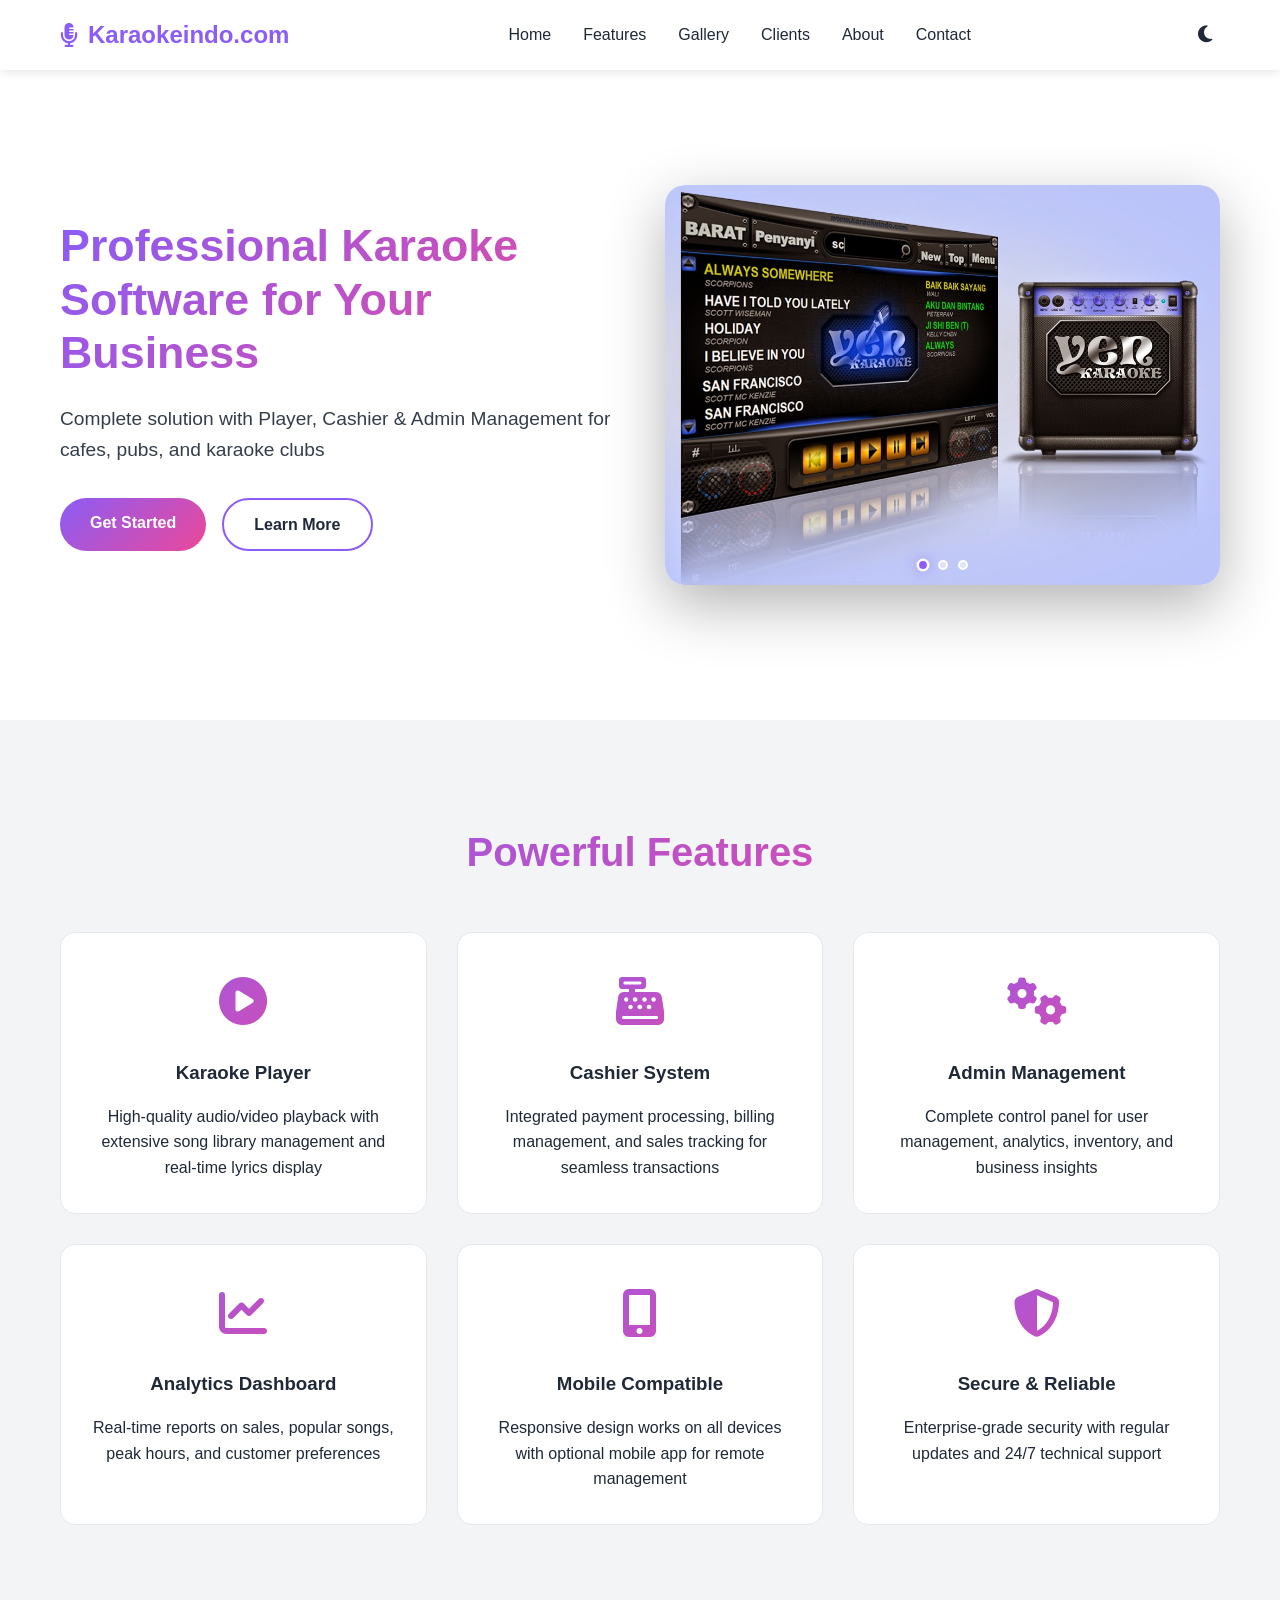
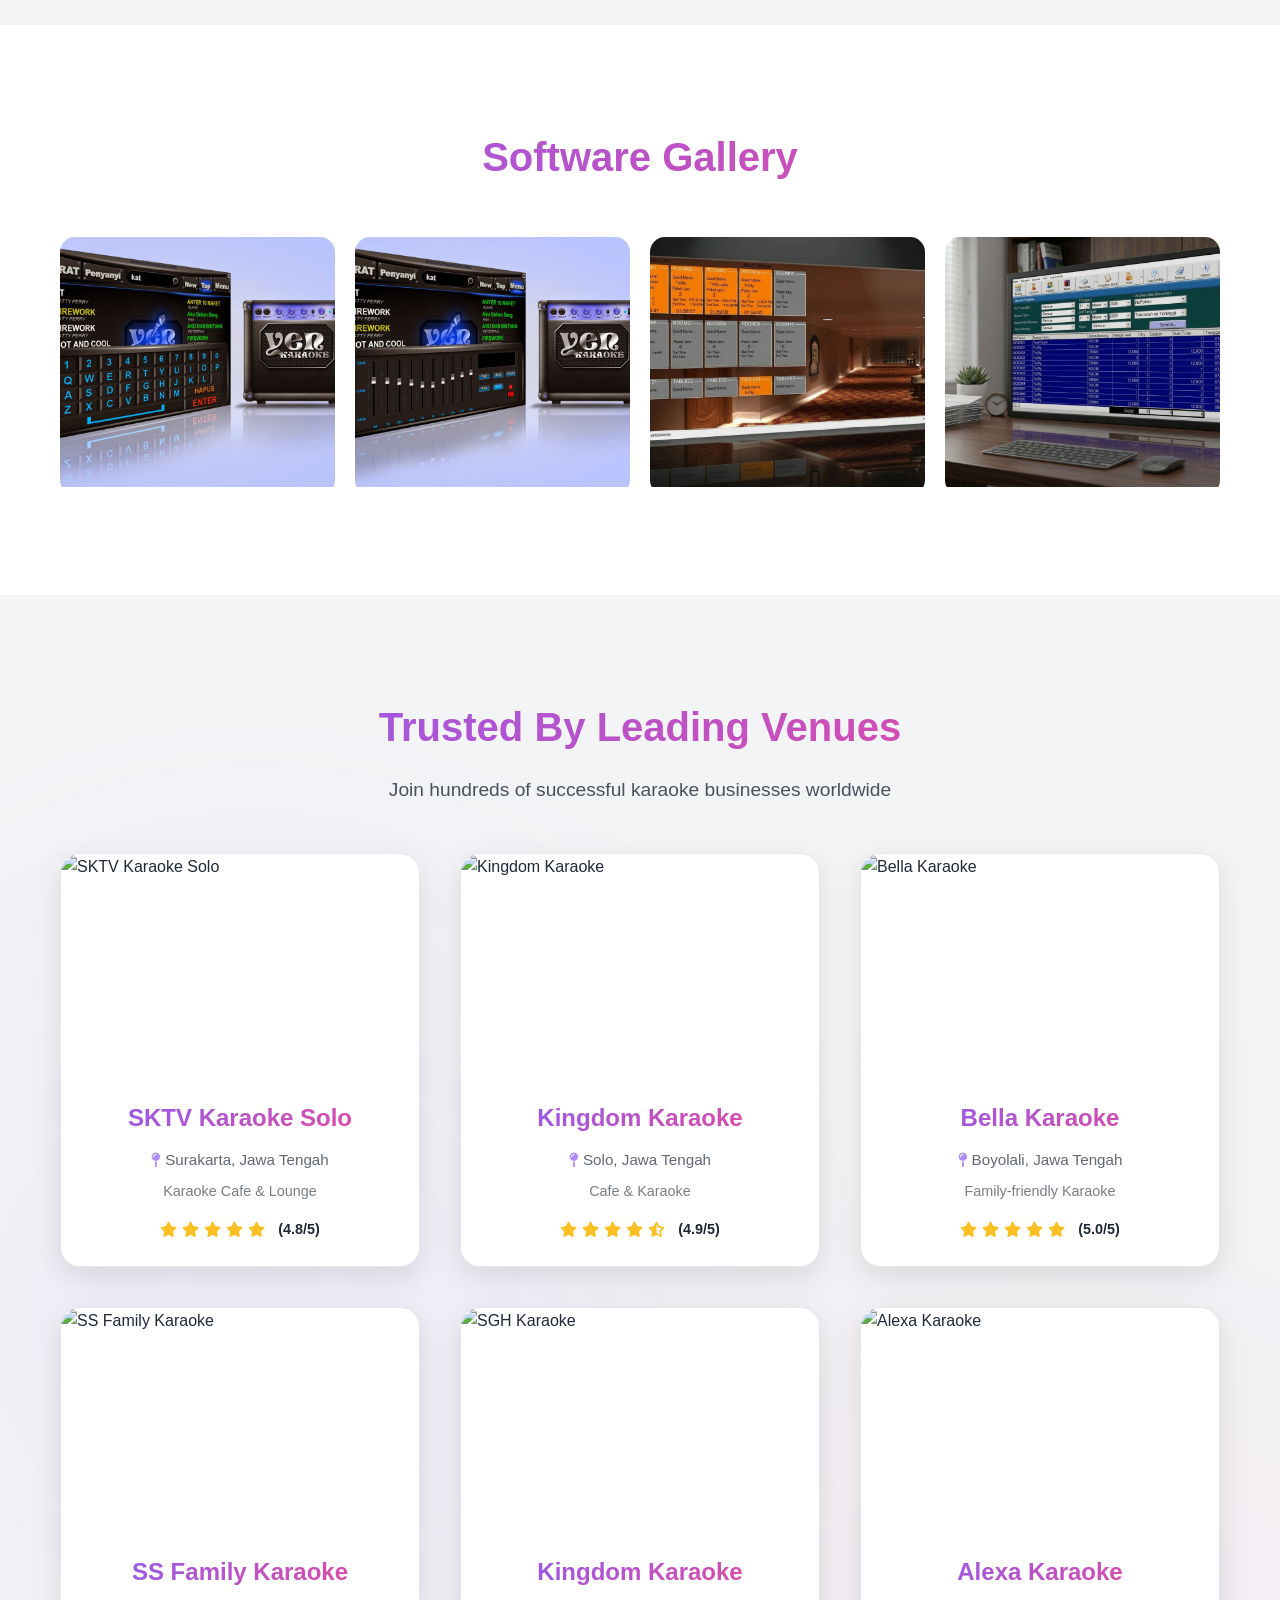
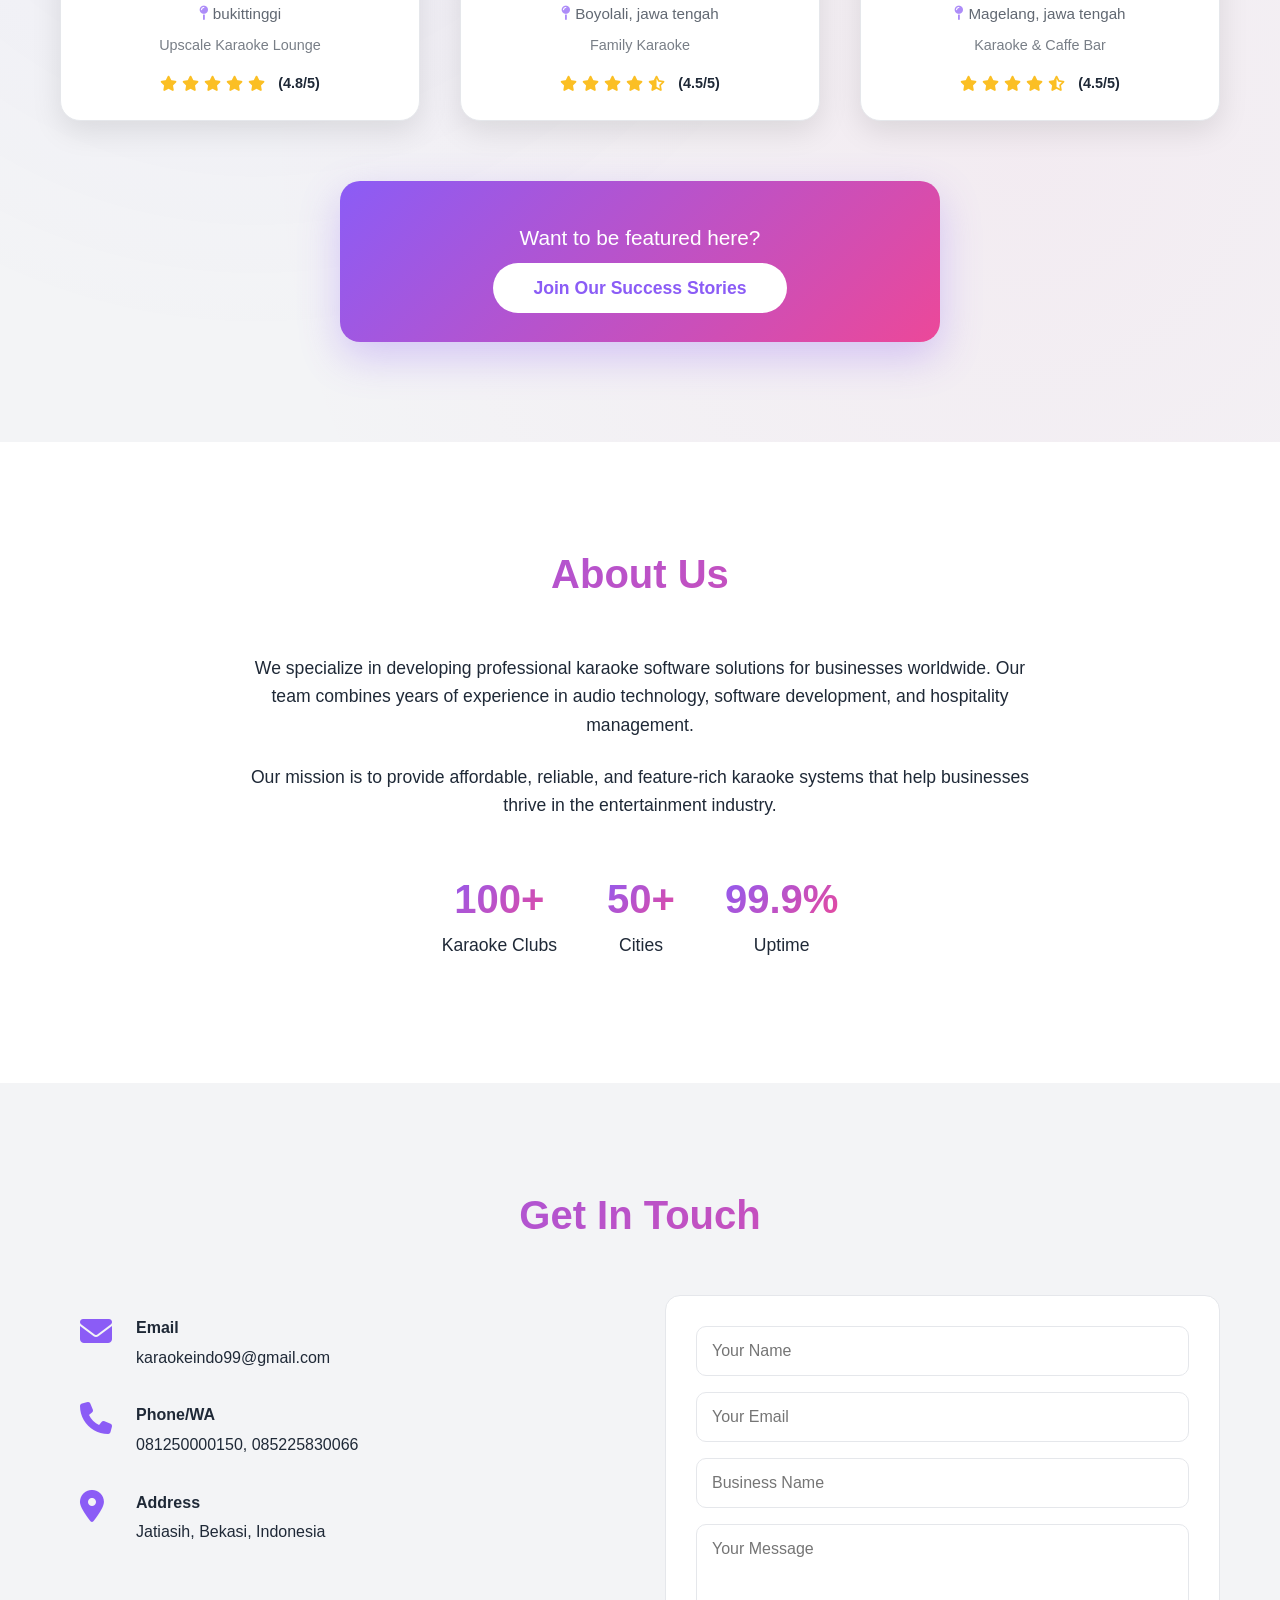
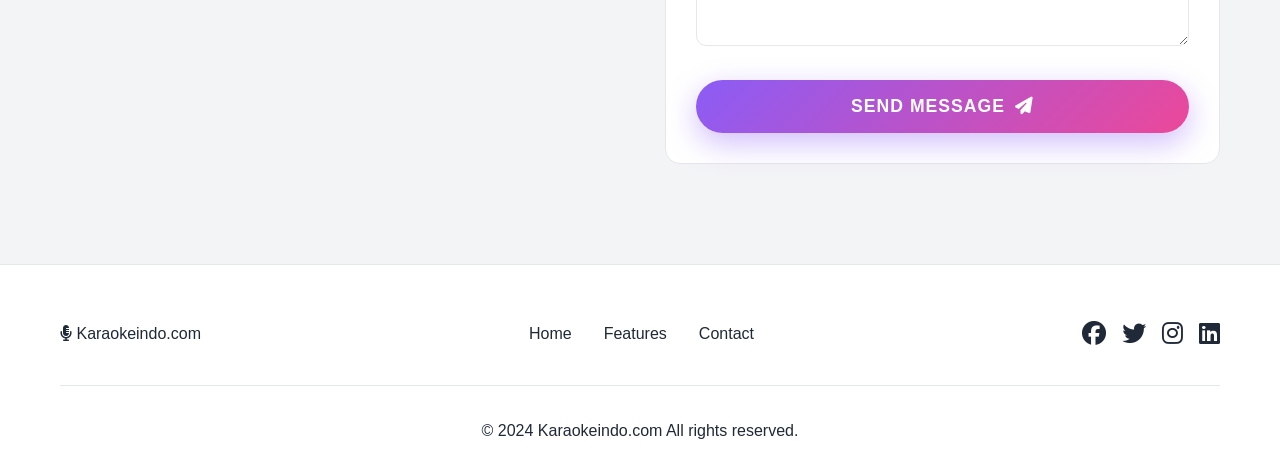
==== Index.html @ 7d5eaf58 "Add files via upload" ====
<!DOCTYPE html>
<html lang="en">
<head>
    <meta charset="UTF-8">
    <meta name="viewport" content="width=device-width, initial-scale=1.0">
    <title>KaraokePro - Professional Karaoke Software Solution</title>
    <link rel="stylesheet" href="style.css">
    <link rel="stylesheet" href="https://cdnjs.cloudflare.com/ajax/libs/font-awesome/6.4.0/css/all.min.css">
</head>
<body>
    <!-- Navigation -->
    <nav class="navbar">
        <div class="nav-container">
            <div class="logo">
                <i class="fas fa-microphone-alt"></i>
                <span>Karaokeindo.com</span>
            </div>
            <ul class="nav-menu">
                <li><a href="#home">Home</a></li>
                <li><a href="#features">Features</a></li>
                <li><a href="#gallery">Gallery</a></li>
                <li><a href="#clients">Clients</a></li>
                <li><a href="#about">About</a></li>
                <li><a href="#contact">Contact</a></li>
            </ul>
            <button class="theme-toggle" id="themeToggle" type="button" aria-label="Toggle theme">
                <i class="fas fa-moon"></i>
            </button>
            <div class="hamburger">
                <span></span>
                <span></span>
                <span></span>
            </div>
        </div>
    </nav>

    <!-- Hero Section -->
    <section id="home" class="hero">
        <div class="hero-content">
            <h1>Professional Karaoke Software for Your Business</h1>
            <p>Complete solution with Player, Cashier & Admin Management for cafes, pubs, and karaoke clubs</p>
            <div class="hero-buttons">
                <a href="#contact" class="btn btn-primary">Get Started</a>
                <a href="#features" class="btn btn-secondary">Learn More</a>
            </div>
        </div>
        
        <!-- Image Slider -->
        <div class="hero-image">
            <div class="image-slider">
                <div class="slider-image active">
                    <img src="images/Software Karaoke.jpg" alt="Karaoke Software">
                </div>
                <div class="slider-image">
                    <img src="images/Software Karaoke1.jpg" alt="Player Interface">
                </div>
                <div class="slider-image">
                    <img src="images/Software Karaoke2.jpg" alt="Cashier Dashboard">
                </div>
            </div>
            
            <!-- Image Slider Dots -->
            <div class="image-slider-dots">
                <span class="dot active" onclick="currentImage(1)"></span>
                <span class="dot" onclick="currentImage(2)"></span>
                <span class="dot" onclick="currentImage(3)"></span>
            </div>
        </div>
    </section>

    <!-- Features Section -->
    <section id="features" class="features">
        <div class="container">
            <h2 class="section-title">Powerful Features</h2>
            <div class="features-grid">
                <div class="feature-card">
                    <div class="feature-icon">
                        <i class="fas fa-play-circle"></i>
                    </div>
                    <h3>Karaoke Player</h3>
                    <p>High-quality audio/video playback with extensive song library management and real-time lyrics display</p>
                </div>
                <div class="feature-card">
                    <div class="feature-icon">
                        <i class="fas fa-cash-register"></i>
                    </div>
                    <h3>Cashier System</h3>
                    <p>Integrated payment processing, billing management, and sales tracking for seamless transactions</p>
                </div>
                <div class="feature-card">
                    <div class="feature-icon">
                        <i class="fas fa-cogs"></i>
                    </div>
                    <h3>Admin Management</h3>
                    <p>Complete control panel for user management, analytics, inventory, and business insights</p>
                </div>
                <div class="feature-card">
                    <div class="feature-icon">
                        <i class="fas fa-chart-line"></i>
                    </div>
                    <h3>Analytics Dashboard</h3>
                    <p>Real-time reports on sales, popular songs, peak hours, and customer preferences</p>
                </div>
                <div class="feature-card">
                    <div class="feature-icon">
                        <i class="fas fa-mobile-alt"></i>
                    </div>
                    <h3>Mobile Compatible</h3>
                    <p>Responsive design works on all devices with optional mobile app for remote management</p>
                </div>
                <div class="feature-card">
                    <div class="feature-icon">
                        <i class="fas fa-shield-alt"></i>
                    </div>
                    <h3>Secure & Reliable</h3>
                    <p>Enterprise-grade security with regular updates and 24/7 technical support</p>
                </div>
            </div>
        </div>
    </section>

    <!-- Gallery Section -->
    <section id="gallery" class="gallery">
        <div class="container">
            <h2 class="section-title">Software Gallery</h2>
            <div class="gallery-grid">
                <div class="gallery-item">
                    <img src="images/Software Karaoke2.jpg" alt="Player Interface">
                    <div class="gallery-overlay">
                        <h4>Player Interface</h4>
                    </div>
                </div>
                <div class="gallery-item">
                    <img src="images/Software Karaoke1.jpg" alt="Player Interface">
                    <div class="gallery-overlay">
                        <h4>Player Interface</h4>
                    </div>
                </div>
                <div class="gallery-item">
                    <img src="images/KasirKaraoke.jpg" alt="Cashier Dashboard">
                    <div class=" gallery-overlay">
                        <h4>Cashier Dashboard</h4>
                    </div>
                </div>
                <div class="gallery-item">
                    <img src="images/AdminKaraoke.jpg" alt="Admin Panel">
                    <div class="gallery-overlay">
                        <h4>Admin Panel</h4>
                    </div>
                </div>
                <!-- <div class="gallery-item">
                    <img src="gallery4.jpg" alt="Analytics">
                    <div class="gallery-overlay">
                        <h4>Analytics</h4>
                    </div> -->
                </div>
            </div>
        </div>
    </section>

    <!-- Clients Section -->
    <section id="clients" class="clients">
        <div class="container">
            <h2 class="section-title">Trusted By Leading Venues</h2>
            <p class="section-subtitle">Join hundreds of successful karaoke businesses worldwide</p>
            
            <div class="clients-grid">
                <!-- Client 1 -->
                <div class="client-card">
                    <div class="client-image">
                        <img src="Clients/SKTV_solo.jpg" alt="SKTV Karaoke Solo">
                        <div class="client-overlay">
                            <div class="client-links">
                                <a href="https://maps.app.goo.gl/Pt4Yz8JXYaVW2ELu6" target="_blank" title="View on Google Maps">
                                    <i class="fas fa-map-marker-alt"></i>
                                </a>
                                <a href="https://www.instagram.com/sktv.karaoke/" target="_blank" title="Instagram">
                                    <i class="fab fa-instagram"></i>
                                </a>
                                <a href="https://www.facebook.com/sktv.purwosari.solo" target="_blank" title="Facebook">
                                    <i class="fab fa-facebook"></i>
                                </a>
                                <a href="https://share.google/3PrW9IiRfuXzG1pFW" target="_blank" title="Website">
                                    <i class="fas fa-globe"></i>
                                </a>
                            </div>
                        </div>
                    </div>
                    <div class="client-info">
                        <h3>SKTV Karaoke Solo</h3>
                        <p class="client-location"><i class="fas fa-map-pin"></i> Surakarta, Jawa Tengah</p>
                        <p class="client-type">Karaoke Cafe & Lounge</p>
                        <div class="client-rating">
                            <i class="fas fa-star"></i>
                            <i class="fas fa-star"></i>
                            <i class="fas fa-star"></i>
                            <i class="fas fa-star"></i>
                            <i class="fas fa-star"></i>
                            <span>(4.8/5)</span>
                        </div>
                    </div>
                </div>
    
                <!-- Client 2 -->
                <div class="client-card">
                    <div class="client-image">
                        <img src="Clients/Kingdom.jpg" alt="Kingdom Karaoke">
                        <div class="client-overlay">
                            <div class="client-links">
                                <a href="https://maps.app.goo.gl/JB4St58hhqmfkTh68" target="_blank" title="View on Google Maps">
                                    <i class="fas fa-map-marker-alt"></i>
                                </a>
                                <a href="https://www.instagram.com/kingdomkaraoke/" target="_blank" title="Instagram">
                                    <i class="fab fa-instagram"></i>
                                </a>
                                <a href="https://share.google/ZJ3UefNq8ngmqKGeq" target="_blank" title="Facebook">
                                    <i class="fab fa-facebook"></i>
                                </a>
                                <a href="https://share.google/ZJ3UefNq8ngmqKGeq" target="_blank" title="Website">
                                    <i class="fas fa-globe"></i>
                                </a>
                            </div>
                        </div>
                    </div>
                    <div class="client-info">
                        <h3>Kingdom Karaoke</h3>
                        <p class="client-location"><i class="fas fa-map-pin"></i> Solo, Jawa Tengah</p>
                        <p class="client-type">Cafe & Karaoke</p>
                        <div class="client-rating">
                            <i class="fas fa-star"></i>
                            <i class="fas fa-star"></i>
                            <i class="fas fa-star"></i>
                            <i class="fas fa-star"></i>
                            <i class="fas fa-star-half-alt"></i>
                            <span>(4.9/5)</span>
                        </div>
                    </div>
                </div>
    
                <!-- Client 3 -->
                <div class="client-card">
                    <div class="client-image">
                        <img src="Clients/bella.jpg" alt="Bella Karaoke">
                        <div class="client-overlay">
                            <div class="client-links">
                                <a href="https://maps.google.com/?q=VoiceBox+Club+Tokyo" target="_blank" title="View on Google Maps">
                                    <i class="fas fa-map-marker-alt"></i>
                                </a>
                                <a href="https://www.instagram.com/bellafamilykaraoke/" target="_blank" title="Instagram">
                                    <i class="fab fa-instagram"></i>
                                </a>
                                <a href="https://share.google/d4yid9RmnCde6lwqP" target="_blank" title="Facebook">
                                    <i class="fab fa-facebook"></i>
                                </a>
                                <a href="https://share.google/d4yid9RmnCde6lwqP" target="_blank" title="Website">
                                    <i class="fas fa-globe"></i>
                                </a>
                            </div>
                        </div>
                    </div>
                    <div class="client-info">
                        <h3>Bella Karaoke</h3>
                        <p class="client-location"><i class="fas fa-map-pin"></i> Boyolali, Jawa Tengah</p>
                        <p class="client-type">Family-friendly Karaoke</p>
                        <div class="client-rating">
                            <i class="fas fa-star"></i>
                            <i class="fas fa-star"></i>
                            <i class="fas fa-star"></i>
                            <i class="fas fa-star"></i>
                            <i class="fas fa-star"></i>
                            <span>(5.0/5)</span>
                        </div>
                    </div>
                </div>
    
                <!-- Client 4 -->
                <div class="client-card">
                    <div class="client-image">
                        <img src="Clients/SS.jpg" alt="SS Family Karaoke">
                        <div class="client-overlay">
                            <div class="client-links">
                                <a href="https://maps.app.goo.gl/U84m5ZDRnQJ9tamm8" target="_blank" title="View on Google Maps">
                                    <i class="fas fa-map-marker-alt"></i>
                                </a>
                                <a href="https://www.instagram.com/explore/locations/2045974435620761/ss-family-karaoke-bukittinggi/" target="_blank" title="Instagram">
                                    <i class="fab fa-instagram"></i>
                                </a>
                                <a href="https://www.tiktok.com/discover/ss-family-karaoke-bukittinggi" target="_blank" title="tiktok">
                                    <i class="fab fa-tiktok"></i>
                                </a>
                                <a href="https://share.google/7pJGUZ0QpkW3JXHjw" target="_blank" title="Website">
                                    <i class="fas fa-globe"></i>
                                </a>
                            </div>
                        </div>
                    </div>
                    <div class="client-info">
                        <h3>SS Family Karaoke</h3>
                        <p class="client-location"><i class="fas fa-map-pin"></i> bukittinggi</p>
                        <p class="client-type">Upscale Karaoke Lounge</p>
                        <div class="client-rating">
                            <i class="fas fa-star"></i>
                            <i class="fas fa-star"></i>
                            <i class="fas fa-star"></i>
                            <i class="fas fa-star"></i>
                            <i class="fas fa-star"></i>
                            <span>(4.8/5)</span>
                        </div>
                    </div>
                </div>

                <!-- Client 5 -->
                <div class="client-card">
                    <div class="client-image">
                        <img src="Clients/sgh.jpg" alt="SGH Karaoke">
                        <div class="client-overlay">
                            <div class="client-links">
                                <a href="https://maps.app.goo.gl/JB4St58hhqmfkTh68" target="_blank" title="View on Google Maps">
                                    <i class="fas fa-map-marker-alt"></i>
                                </a>
                                <a href="https://www.instagram.com/sgh.karaoke_/" target="_blank" title="Instagram">
                                    <i class="fab fa-instagram"></i>
                                </a>
                                <a href="https://www.facebook.com/sgh.familykaraoke/" target="_blank" title="Facebook">
                                    <i class="fab fa-facebook"></i>
                                </a>
                                <a href="https://share.google/f9ieELpG9HrLdpiuo" target="_blank" title="Website">
                                    <i class="fas fa-globe"></i>
                                </a>
                            </div>
                        </div>
                    </div>
                    <div class="client-info">
                        <h3>Kingdom Karaoke</h3>
                        <p class="client-location"><i class="fas fa-map-pin"></i> Boyolali, jawa tengah</p>
                        <p class="client-type">Family Karaoke</p>
                        <div class="client-rating">
                            <i class="fas fa-star"></i>
                            <i class="fas fa-star"></i>
                            <i class="fas fa-star"></i>
                            <i class="fas fa-star"></i>
                            <i class="fas fa-star-half-alt"></i>
                            <span>(4.5/5)</span>
                        </div>
                    </div>
                </div>

                <!-- Client 6 -->
                <div class="client-card">
                    <div class="client-image">
                        <img src="Clients/Alexa.jpg" alt="Alexa Karaoke">
                        <div class="client-overlay">
                            <div class="client-links">
                                <a href="https://maps.app.goo.gl/JB4St58hhqmfkTh68" target="_blank" title="View on Google Maps">
                                    <i class="fas fa-map-marker-alt"></i>
                                </a>
                                <a href="https://www.instagram.com/alexa_magelang/" target="_blank" title="Instagram">
                                    <i class="fab fa-instagram"></i>
                                </a>
                                <a href="https://www.tiktok.com/@alexakarokemagelang" target="_blank" title="TikTok">
                                    <i class="fab fa-tiktok"></i>
                                </a>
                                <a href="https://www.facebook.com/Alexakaraoke.org" target="_blank" title="Facebook">
                                    <i class="fab fa-facebook"></i>
                                </a>
                            </div>
                        </div>
                    </div>
                    <div class="client-info">
                        <h3>Alexa Karaoke</h3>
                        <p class="client-location"><i class="fas fa-map-pin"></i> Magelang, jawa tengah</p>
                        <p class="client-type">Karaoke & Caffe Bar</p>
                        <div class="client-rating">
                            <i class="fas fa-star"></i>
                            <i class="fas fa-star"></i>
                            <i class="fas fa-star"></i>
                            <i class="fas fa-star"></i>
                            <i class="fas fa-star-half-alt"></i>
                            <span>(4.5/5)</span>
                        </div>
                    </div>
                </div>
            </div>
    
            <!-- CTA Button -->
            <div class="clients-cta">
                <p>Want to be featured here?</p>
                <a href="#contact" class="btn btn-primary">Join Our Success Stories</a>
            </div>
        </div>
    </section>

    <!-- About Section -->
    <section id="about" class="about">
        <div class="container">
            <h2 class="section-title">About Us</h2>
            <div class="about-content">
                <div class="about-text">
                    <p>We specialize in developing professional karaoke software solutions for businesses worldwide. Our team combines years of experience in audio technology, software development, and hospitality management.</p>
                    <p>Our mission is to provide affordable, reliable, and feature-rich karaoke systems that help businesses thrive in the entertainment industry.</p>
                    <div class="stats">
                        <div class="stat-item">
                            <h3>100+</h3>
                            <p>Karaoke Clubs</p>
                        </div>
                        <div class="stat-item">
                            <h3>50+</h3>
                            <p>Cities</p>
                        </div>
                        <div class="stat-item">
                            <h3>99.9%</h3>
                            <p>Uptime</p>
                        </div>
                    </div>
                </div>
            </div>
        </div>
    </section>
    
    <!-- Contact Section -->
    <section id="contact" class="contact">
        <div class="container">
            <h2 class="section-title">Get In Touch</h2>
            <div class="contact-wrapper">
                <div class="contact-info">
                    <div class="contact-item">
                        <i class="fas fa-envelope"></i>
                        <div>
                            <h4>Email</h4>
                            <p>karaokeindo99@gmail.com</p>
                        </div>
                    </div>
                    <div class="contact-item">
                        <i class="fas fa-phone"></i>
                        <div>
                            <h4>Phone/WA</h4>
                            <p>081250000150, 085225830066</p>
                        </div>
                    </div>
                    <div class="contact-item">
                        <i class="fas fa-map-marker-alt"></i>
                        <div>
                            <h4>Address</h4>
                            <p>Jatiasih, Bekasi, Indonesia</p>
                        </div>
                    </div>
                </div>
                <form class="contact-form" id="contactForm" name="contact" method="POST" action="https://formspree.io/f/xeergzgd">
                    <div class="form-group">
                        <input type="text" name="user_name" placeholder="Your Name" required>
                    </div>
                    <div class="form-group">
                        <input type="email" name="user_email" placeholder="Your Email" required>
                    </div>
                    <div class="form-group">
                        <input type="text" name="business_name" placeholder="Business Name">
                    </div>
                    <div class="form-group">
                        <textarea name="message" placeholder="Your Message" rows="5" required></textarea>
                    </div>
                    <button type="submit" class="btn btn-primary submit-btn">
                        <span>Send Message</span>
                        <i class="fas fa-paper-plane"></i>
                    </button>
                </form>
            </div>
        </div>
    </section>

    <!-- Footer -->
    <footer class="footer">
        <div class="container">
            <div class="footer-content">
                <div class="footer-logo">
                    <i class="fas fa-microphone-alt"></i>
                    <span>Karaokeindo.com</span>
                </div>
                <div class="footer-links">
                    <a href="#home">Home</a>
                    <a href="#features">Features</a>
                    <a href="#contact">Contact</a>
                </div>
                <div class="footer-social">
                    <a href="#"><i class="fab fa-facebook"></i></a>
                    <a href="#"><i class="fab fa-twitter"></i></a>
                    <a href="#"><i class="fab fa-instagram"></i></a>
                    <a href="#"><i class="fab fa-linkedin"></i></a>
                </div>
            </div>
            <div class="footer-bottom">
                <p>&copy; 2024 Karaokeindo.com All rights reserved.</p>
            </div>
        </div>
    </footer>

    <script src="script.js"></script>
</body>
</html>
---- style.css ----
/* CSS Variables for Theme */
:root {
    --primary-color: #8b5cf6;
    --secondary-color: #ec4899;
    --accent-color: #06b6d4;
    --bg-color: #ffffff;
    --text-color: #1f2937;
    --card-bg: #f3f4f6;
    --nav-bg: rgba(255, 255, 255, 0.95);
    --border-color: #e5e7eb;
}

[data-theme="dark"] {
    --bg-color: #0f172a;
    --text-color: #f1f5f9;
    --card-bg: #1e293b;
    --nav-bg: rgba(15, 23, 42, 0.95);
    --border-color: #334155;
}

* {
    margin: 0;
    padding: 0;
    box-sizing: border-box;
}

body {
    font-family: 'Segoe UI', Tahoma, Geneva, Verdana, sans-serif;
    background-color: var(--bg-color);
    color: var(--text-color);
    transition: all 0.3s ease;
    line-height: 1.6;
}

.container {
    max-width: 1200px;
    margin: 0 auto;
    padding: 0 20px;
}

/* Navigation */
.navbar {
    position: fixed;
    top: 0;
    width: 100%;
    background: var(--nav-bg);
    backdrop-filter: blur(10px);
    z-index: 1000;
    padding: 1rem 0;
    box-shadow: 0 2px 10px rgba(0,0,0,0.1);
}

.nav-container {
    max-width: 1200px;
    margin: 0 auto;
    padding: 0 20px;
    display: flex;
    justify-content: space-between;
    align-items: center;
}

.logo {
    display: flex;
    align-items: center;
    gap: 10px;
    font-size: 1.5rem;
    font-weight: bold;
    color: var(--primary-color);
}

.nav-menu {
    display: flex;
    list-style: none;
    gap: 2rem;
}

.nav-menu a {
    text-decoration: none;
    color: var(--text-color);
    font-weight: 500;
    transition: color 0.3s;
}

.nav-menu a:hover {
    color: var(--primary-color);
}

.theme-toggle {
    background: none;
    border: none;
    cursor: pointer;
    font-size: 1.2rem;
    color: var(--text-color);
    padding: 0.5rem;
    border-radius: 50%;
    transition: all 0.3s;
}

.theme-toggle:hover {
    background: var(--card-bg);
}

.hamburger {
    display: none;
    flex-direction: column;
    gap: 5px;
    cursor: pointer;
}

.hamburger span {
    width: 25px;
    height: 3px;
    background: var(--text-color);
    border-radius: 2px;
}

/* ========== HERO SECTION ========== */
.hero {
    padding: 150px 20px 100px;
    display: grid;
    grid-template-columns: 1fr 1fr; /* Equal space for text and image */
    gap: 50px;
    align-items: center;
    max-width: 1200px;
    margin: 0 auto;
    min-height: 80vh; /* Ensures both sides are visible */
}

/* Hero Content (Left Side) */
.hero-content {
    display: flex;
    flex-direction: column;
    justify-content: center;
    z-index: 2;
}

.hero-content h1 {
    font-size: 2.8rem;
    margin-bottom: 1.5rem;
    background: linear-gradient(135deg, var(--primary-color), var(--secondary-color));
    -webkit-background-clip: text;
    -webkit-text-fill-color: transparent;
    background-clip: text;
    line-height: 1.2;
}

.hero-content p {
    font-size: 1.2rem;
    margin-bottom: 2rem;
    opacity: 0.9;
    line-height: 1.6;
    color: var(--text-color);
}

.hero-buttons {
    display: flex;
    gap: 1rem;
    flex-wrap: wrap;
}

.btn {
    padding: 12px 30px;
    border-radius: 50px;
    text-decoration: none;
    font-weight: 600;
    transition: all 0.3s;
    border: none;
    cursor: pointer;
}

.btn-primary {
    background: linear-gradient(135deg, var(--primary-color), var(--secondary-color));
    color: white;
}

.btn-primary:hover {
    transform: translateY(-2px);
    box-shadow: 0 10px 20px rgba(139, 92, 246, 0.3);
}

.btn-secondary {
    background: transparent;
    color: var(--text-color);
    border: 2px solid var(--primary-color);
}

.btn-secondary:hover {
    background: var(--primary-color);
    color: white;
}
/* Hero Image Slider (Right Side) */
.hero-image {
    position: relative;
    width: 100%;
    max-width: 600px; /* Prevents image from getting too large */
    margin: 0 auto;
}

.image-slider {
    position: relative;
    width: 100%;
    height: 400px; /* Fixed height for consistency */
    border-radius: 20px;
    overflow: hidden;
    box-shadow: 0 20px 60px rgba(0, 0, 0, 0.3);
    background: var(--card-bg);
}

.slider-image {
    position: absolute;
    top: 0;
    left: 0;
    width: 100%;
    height: 100%;
    opacity: 0;
    visibility: hidden;
    transition: opacity 0.8s ease-in-out, visibility 0.8s;
}

.slider-image.active {
    opacity: 1;
    visibility: visible;
    z-index: 1;
}

.slider-image img {
    width: 100%;
    height: 100%;
    object-fit: cover; /* Ensures image fills without distortion */
    border-radius: 20px;
}

/* Image Slider Dots */
.image-slider-dots {
    position: absolute;
    bottom: 15px;
    left: 50%;
    transform: translateX(-50%);
    display: flex;
    gap: 10px;
    z-index: 10;
}

.image-slider-dots .dot {
    width: 10px;
    height: 10px;
    border-radius: 50%;
    background: rgba(255, 255, 255, 0.5);
    cursor: pointer;
    transition: all 0.3s ease;
    border: 2px solid white;
}

.image-slider-dots .dot:hover {
    background: rgba(255, 255, 255, 0.8);
    transform: scale(1.2);
}

.image-slider-dots .dot.active {
    background: var(--primary-color);
    transform: scale(1.3);
    box-shadow: 0 0 10px rgba(139, 92, 246, 0.5);
}

/* Responsive - Mobile */
@media (max-width: 768px) {
    .hero {
        grid-template-columns: 1fr; /* Stack on mobile */
        text-align: center;
        padding-top: 100px;
        gap: 40px;
        min-height: auto;
    }
    
    .hero-content {
        align-items: center;
    }
    
    .hero-content h1 {
        font-size: 2rem;
    }
    
    .hero-content p {
        font-size: 1rem;
    }
    
    .hero-buttons {
        justify-content: center;
    }
    
    .hero-image {
        max-width: 100%;
    }
    
    .image-slider {
        height: 280px;
    }
}

/* Dark Mode Adjustments */
[data-theme="dark"] .image-slider-dots .dot {
    background: rgba(0, 0, 0, 0.5);
    border-color: rgba(255, 255, 255, 0.3);
}

[data-theme="dark"] .image-slider-dots .dot.active {
    background: var(--primary-color);
    border-color: white;
} 

/* Dark mode adjustments */
[data-theme="dark"] .dot {
    background: rgba(0, 0, 0, 0.5);
}

[data-theme="dark"] .dot.active {
    background: var(--primary-color);
}

/* Features Section */
.features {
    padding: 100px 20px;
    background: var(--card-bg);
}

.section-title {
    text-align: center;
    font-size: 2.5rem;
    margin-bottom: 3rem;
    background: linear-gradient(135deg, var(--primary-color), var(--secondary-color));
    -webkit-background-clip: text;
    -webkit-text-fill-color: transparent;
    background-clip: text;
}

.features-grid {
    display: grid;
    grid-template-columns: repeat(auto-fit, minmax(300px, 1fr));
    gap: 30px;
    max-width: 1200px;
    margin: 0 auto;
}

.feature-card {
    background: var(--bg-color);
    padding: 2rem;
    border-radius: 15px;
    text-align: center;
    transition: all 0.3s;
    border: 1px solid var(--border-color);
}

.feature-card:hover {
    transform: translateY(-10px);
    box-shadow: 0 20px 40px rgba(0,0,0,0.1);
}

.feature-icon {
    font-size: 3rem;
    margin-bottom: 1rem;
    background: linear-gradient(135deg, var(--primary-color), var(--secondary-color));
    -webkit-background-clip: text;
    -webkit-text-fill-color: transparent;
    background-clip: text;
}

.feature-card h3 {
    margin-bottom: 1rem;
}

/* Gallery Section */
.gallery {
    padding: 100px 20px;
}

.gallery-grid {
    display: grid;
    grid-template-columns: repeat(auto-fit, minmax(250px, 1fr));
    gap: 20px;
    max-width: 1200px;
    margin: 0 auto;
}

.gallery-item {
    position: relative;
    border-radius: 15px;
    overflow: hidden;
    cursor: pointer;
}

.gallery-item img {
    width: 100%;
    height: 250px;
    object-fit: cover;
    transition: transform 0.3s;
}

.gallery-item:hover img {
    transform: scale(1.1);
}

.gallery-overlay {
    position: absolute;
    bottom: 0;
    left: 0;
    right: 0;
    background: linear-gradient(transparent, rgba(0,0,0,0.8));
    padding: 20px;
    color: white;
    transform: translateY(100%);
    transition: transform 0.3s;
}

.gallery-item:hover .gallery-overlay {
    transform: translateY(0);
}

/* Clients Section */
.clients {
    padding: 100px 20px;
    background: var(--card-bg);
    position: relative;
    overflow: hidden;
}

/* Add subtle background pattern */
.clients::before {
    content: '';
    position: absolute;
    top: 0;
    left: 0;
    right: 0;
    bottom: 0;
    background: 
        radial-gradient(circle at 20% 50%, rgba(139, 92, 246, 0.05) 0%, transparent 50%),
        radial-gradient(circle at 80% 80%, rgba(236, 72, 153, 0.05) 0%, transparent 50%);
    pointer-events: none;
}

.clients .container {
    position: relative;
    z-index: 1;
}

.section-subtitle {
    text-align: center;
    font-size: 1.2rem;
    color: var(--text-color);
    opacity: 0.8;
    margin-top: -2rem;
    margin-bottom: 3rem;
}

.clients-grid {
    display: grid;
    grid-template-columns: repeat(auto-fit, minmax(280px, 1fr));
    gap: 40px;
    max-width: 1200px;
    margin: 0 auto 60px;
}

.client-card {
    background: var(--bg-color);
    border-radius: 20px;
    overflow: hidden;
    box-shadow: 0 10px 30px rgba(0, 0, 0, 0.1);
    transition: all 0.4s cubic-bezier(0.175, 0.885, 0.32, 1.275);
    border: 1px solid var(--border-color);
}

.client-card:hover {
    transform: translateY(-15px) scale(1.02);
    box-shadow: 0 20px 50px rgba(139, 92, 246, 0.2);
}

.client-image {
    position: relative;
    height: 220px;
    overflow: hidden;
}

.client-image img {
    width: 100%;
    height: 100%;
    object-fit: cover;
    transition: transform 0.5s ease;
}

.client-card:hover .client-image img {
    transform: scale(1.15);
}

.client-overlay {
    position: absolute;
    top: 0;
    left: 0;
    right: 0;
    bottom: 0;
    background: linear-gradient(
        to bottom,
        rgba(139, 92, 246, 0.8),
        rgba(236, 72, 153, 0.8)
    );
    display: flex;
    align-items: center;
    justify-content: center;
    opacity: 0;
    transition: opacity 0.3s ease;
}

.client-card:hover .client-overlay {
    opacity: 1;
}

.client-links {
    display: flex;
    gap: 15px;
    transform: translateY(20px);
    transition: transform 0.3s ease;
}

.client-card:hover .client-links {
    transform: translateY(0);
}

.client-links a {
    width: 50px;
    height: 50px;
    background: white;
    border-radius: 50%;
    display: flex;
    align-items: center;
    justify-content: center;
    color: var(--primary-color);
    font-size: 1.3rem;
    transition: all 0.3s ease;
    box-shadow: 0 5px 15px rgba(0, 0, 0, 0.2);
}

.client-links a:hover {
    background: var(--bg-color);
    color: var(--secondary-color);
    transform: translateY(-5px) rotate(360deg);
}

.client-links a:nth-child(2):hover {
    color: #E4405F; /* Instagram color */
}

.client-links a:nth-child(3):hover {
    color: #1877F2; /* Facebook color */
}

.client-links a:nth-child(4):hover {
    color: #1DA1F2; /* Twitter color */
}

.client-info {
    padding: 25px;
    text-align: center;
}

.client-info h3 {
    font-size: 1.5rem;
    margin-bottom: 10px;
    color: var(--text-color);
    background: linear-gradient(135deg, var(--primary-color), var(--secondary-color));
    -webkit-background-clip: text;
    -webkit-text-fill-color: transparent;
    background-clip: text;
}

.client-location {
    color: var(--text-color);
    opacity: 0.7;
    font-size: 0.95rem;
    margin-bottom: 8px;
    display: flex;
    align-items: center;
    justify-content: center;
    gap: 5px;
}

.client-location i {
    font-size: 0.9rem;
    color: var(--primary-color);
}

.client-type {
    color: var(--text-color);
    opacity: 0.6;
    font-size: 0.9rem;
    margin-bottom: 15px;
}

.client-rating {
    display: flex;
    align-items: center;
    justify-content: center;
    gap: 5px;
    color: #FBBF24; /* Gold color */
    font-size: 0.9rem;
}

.client-rating i {
    font-size: 0.95rem;
}

.client-rating span {
    color: var(--text-color);
    margin-left: 8px;
    font-weight: 600;
}

/* CTA Section */
.clients-cta {
    text-align: center;
    padding: 40px;
    background: linear-gradient(135deg, var(--primary-color), var(--secondary-color));
    border-radius: 20px;
    color: white;
    max-width: 600px;
    margin: 0 auto;
    box-shadow: 0 15px 40px rgba(139, 92, 246, 0.3);
}

.clients-cta p {
    font-size: 1.3rem;
    margin-bottom: 20px;
    font-weight: 500;
}

.clients-cta .btn {
    background: white;
    color: var(--primary-color);
    font-weight: 700;
    padding: 15px 40px;
    font-size: 1.1rem;
}

.clients-cta .btn:hover {
    background: var(--bg-color);
    transform: translateY(-3px);
    box-shadow: 0 10px 25px rgba(0, 0, 0, 0.2);
}

/* Responsive */
@media (max-width: 768px) {
    .clients-grid {
        grid-template-columns: 1fr;
        gap: 30px;
    }
    
    .section-subtitle {
        margin-top: -1.5rem;
    }
    
    .client-links a {
        width: 45px;
        height: 45px;
        font-size: 1.1rem;
    }
    
    .clients-cta {
        padding: 30px 20px;
    }
    
    .clients-cta p {
        font-size: 1.1rem;
    }
}

/* Animation */
@keyframes fadeInUp {
    from {
        opacity: 0;
        transform: translateY(30px);
    }
    to {
        opacity: 1;
        transform: translateY(0);
    }
}

.client-card {
    animation: fadeInUp 0.6s ease forwards;
}

.client-card:nth-child(1) { animation-delay: 0.1s; }
.client-card:nth-child(2) { animation-delay: 0.2s; }
.client-card:nth-child(3) { animation-delay: 0.3s; }
.client-card:nth-child(4) { animation-delay: 0.4s; }

/* About Section */
.about {
    padding: 100px 20px;
}

.about-content {
    max-width: 800px;
    margin: 0 auto;
    text-align: center;
}

.about-text p {
    margin-bottom: 1.5rem;
    font-size: 1.1rem;
}

.stats {
    display: flex;
    justify-content: center;
    gap: 50px;
    margin-top: 3rem;
}

.stat-item h3 {
    font-size: 2.5rem;
    background: linear-gradient(135deg, var(--primary-color), var(--secondary-color));
    -webkit-background-clip: text;
    -webkit-text-fill-color: transparent;
    background-clip: text;
}

/* Contact Section */
.contact {
    padding: 100px 20px;
    background: var(--card-bg);
}

.contact-wrapper {
    display: grid;
    grid-template-columns: 1fr 1fr;
    gap: 50px;
    max-width: 1200px;
    margin: 0 auto;
    align-items: start; /* Important: prevents stretching */
}

.contact-info {
    display: flex;
    flex-direction: column;
    gap: 2rem;
    padding: 20px;
}

.contact-item {
    display: flex;
    align-items: flex-start;
    gap: 1rem;
}

.contact-item i {
    font-size: 2rem;
    color: var(--primary-color);
    min-width: 40px;
}

.contact-item h4 {
    margin-bottom: 0.25rem;
}

.contact-form {
    display: flex;
    flex-direction: column;
    gap: 1rem;
    background: var(--bg-color);
    padding: 30px;
    border-radius: 15px;
    border: 1px solid var(--border-color);
}

.form-group input,
.form-group textarea {
    width: 100%;
    padding: 15px;
    border: 1px solid var(--border-color);
    border-radius: 10px;
    background: var(--bg-color);
    color: var(--text-color);
    font-size: 1rem;
    font-family: inherit;
}

.form-group input:focus,
.form-group textarea:focus {
    outline: none;
    border-color: var(--primary-color);
    box-shadow: 0 0 0 3px rgba(139, 92, 246, 0.1);
}

.form-group textarea {
    resize: vertical;
    min-height: 120px;
}

.contact-form button {
    width: 100%;
    margin-top: 10px;
}

/* Responsive - Mobile */
@media (max-width: 768px) {
    .contact-wrapper {
        grid-template-columns: 1fr; /* Stack on mobile */
        gap: 30px;
    }
    
    .contact-info {
        order: 2; /* Put info below form on mobile */
    }
    
    .contact-form {
        order: 1;
    }
}

/* Footer */
.footer {
    padding: 50px 20px 20px;
    background: var(--bg-color);
    border-top: 1px solid var(--border-color);
}

.footer-content {
    display: flex;
    justify-content: space-between;
    align-items: center;
    max-width: 1200px;
    margin: 0 auto;
    flex-wrap: wrap;
    gap: 2rem;
}

.footer-links {
    display: flex;
    gap: 2rem;
}

.footer-links a {
    text-decoration: none;
    color: var(--text-color);
}

.footer-social {
    display: flex;
    gap: 1rem;
}

.footer-social a {
    color: var(--text-color);
    font-size: 1.5rem;
    transition: color 0.3s;
}

.footer-social a:hover {
    color: var(--primary-color);
}

.footer-bottom {
    text-align: center;
    margin-top: 2rem;
    padding-top: 2rem;
    border-top: 1px solid var(--border-color);
}

/* Responsive */
@media (max-width: 768px) {
    .nav-menu {
        display: none;
    }
    
    .hamburger {
        display: flex;
    }
    
    .hero {
        grid-template-columns: 1fr;
        text-align: center;
        padding-top: 100px;
    }
    
    .hero-buttons {
        justify-content: center;
    }
    
    .contact-wrapper {
        grid-template-columns: 1fr;
    }
    
    .stats {
        flex-direction: column;
        gap: 20px;
    }
    
    .footer-content {
        flex-direction: column;
        text-align: center;
    }
}

/* ========== ENHANCED SUBMIT BUTTON ========== */
.submit-btn {
    position: relative;
    background: linear-gradient(135deg, var(--primary-color), var(--secondary-color));
    color: white;
    border: none;
    padding: 16px 40px;
    font-size: 1.1rem;
    font-weight: 600;
    border-radius: 50px;
    cursor: pointer;
    overflow: hidden;
    transition: all 0.4s ease;
    box-shadow: 0 10px 30px rgba(139, 92, 246, 0.4);
    display: inline-flex;
    align-items: center;
    justify-content: center;
    gap: 10px;
    text-transform: uppercase;
    letter-spacing: 1px;
}

.submit-btn span {
    position: relative;
    z-index: 2;
}

.submit-btn i {
    position: relative;
    z-index: 2;
    transition: transform 0.4s ease;
}

/* Shine effect */
.submit-btn::before {
    content: '';
    position: absolute;
    top: 0;
    left: -100%;
    width: 100%;
    height: 100%;
    background: linear-gradient(
        90deg,
        transparent,
        rgba(255, 255, 255, 0.3),
        transparent
    );
    transition: left 0.6s ease;
    z-index: 1;
}

/* Glow effect */
.submit-btn::after {
    content: '';
    position: absolute;
    top: 50%;
    left: 50%;
    width: 0;
    height: 0;
    background: rgba(255, 255, 255, 0.2);
    border-radius: 50%;
    transform: translate(-50%, -50%);
    transition: width 0.6s ease, height 0.6s ease;
    z-index: 1;
}

/* Hover effects */
.submit-btn:hover {
    transform: translateY(-5px);
    box-shadow: 0 15px 40px rgba(139, 92, 246, 0.6);
}

.submit-btn:hover::before {
    left: 100%;
}

.submit-btn:hover::after {
    width: 300px;
    height: 300px;
}

.submit-btn:hover i {
    transform: translateX(5px) rotate(-10deg);
}

/* Active/Click effect */
.submit-btn:active {
    transform: translateY(-2px);
    box-shadow: 0 8px 25px rgba(139, 92, 246, 0.5);
}

/* Loading state */
.submit-btn.loading {
    pointer-events: none;
    opacity: 0.8;
}

.submit-btn.loading span,
.submit-btn.loading i {
    opacity: 0;
}

.submit-btn.loading::after {
    content: '';
    position: absolute;
    width: 20px;
    height: 20px;
    border: 3px solid rgba(255, 255, 255, 0.3);
    border-top-color: white;
    border-radius: 50%;
    animation: spin 0.8s linear infinite;
    background: transparent;
    width: 100%;
    height: 100%;
}

@keyframes spin {
    to { transform: translate(-50%, -50%) rotate(360deg); }
}

/* Pulse animation for attention */
@keyframes pulse {
    0%, 100% {
        box-shadow: 0 10px 30px rgba(139, 92, 246, 0.4);
    }
    50% {
        box-shadow: 0 10px 50px rgba(139, 92, 246, 0.7);
    }
}

.submit-btn {
    animation: pulse 2s ease-in-out infinite;
}

.submit-btn:hover {
    animation: none; /* Stop pulse on hover */
}

/* Dark mode adjustments */
[data-theme="dark"] .submit-btn {
    box-shadow: 0 10px 30px rgba(139, 92, 246, 0.5);
}

[data-theme="dark"] .submit-btn:hover {
    box-shadow: 0 15px 40px rgba(139, 92, 246, 0.7);
}

/* Responsive */
@media (max-width: 768px) {
    .submit-btn {
        padding: 14px 30px;
        font-size: 1rem;
        width: 100%;
    }
}
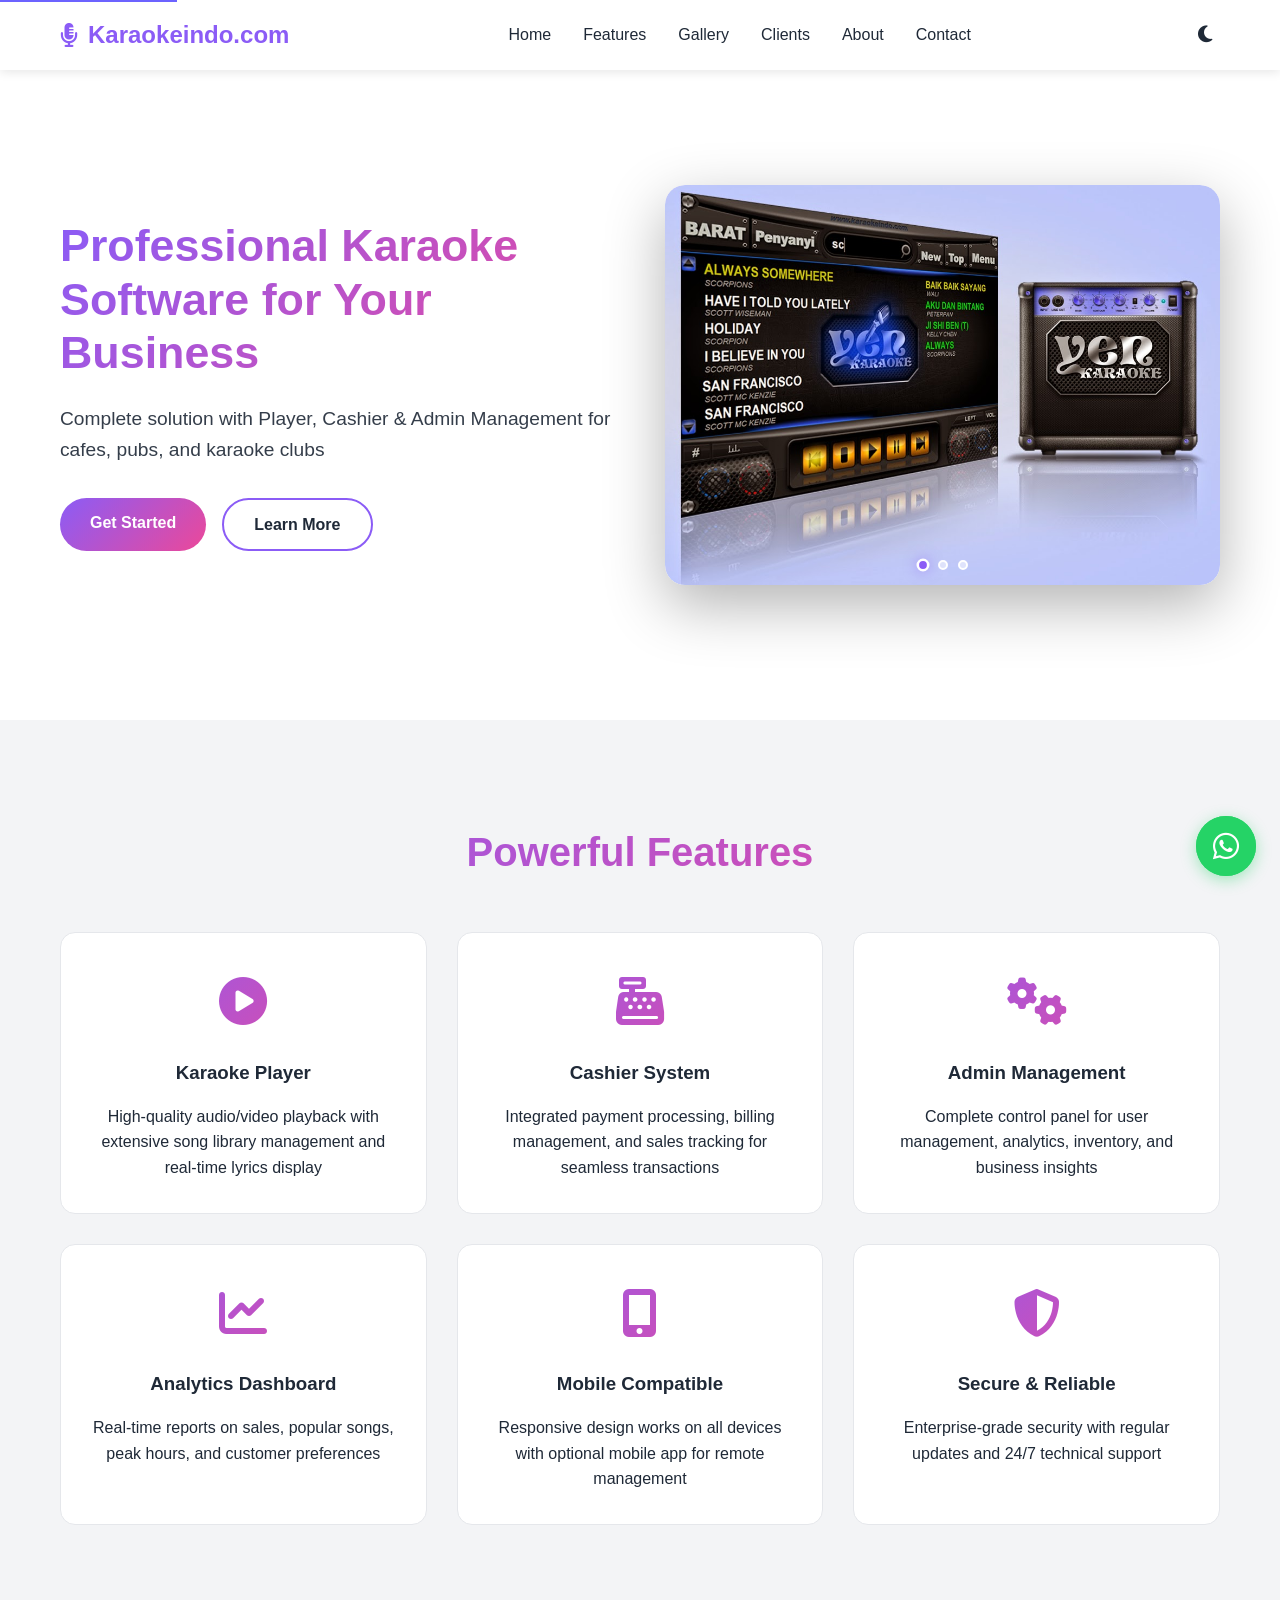
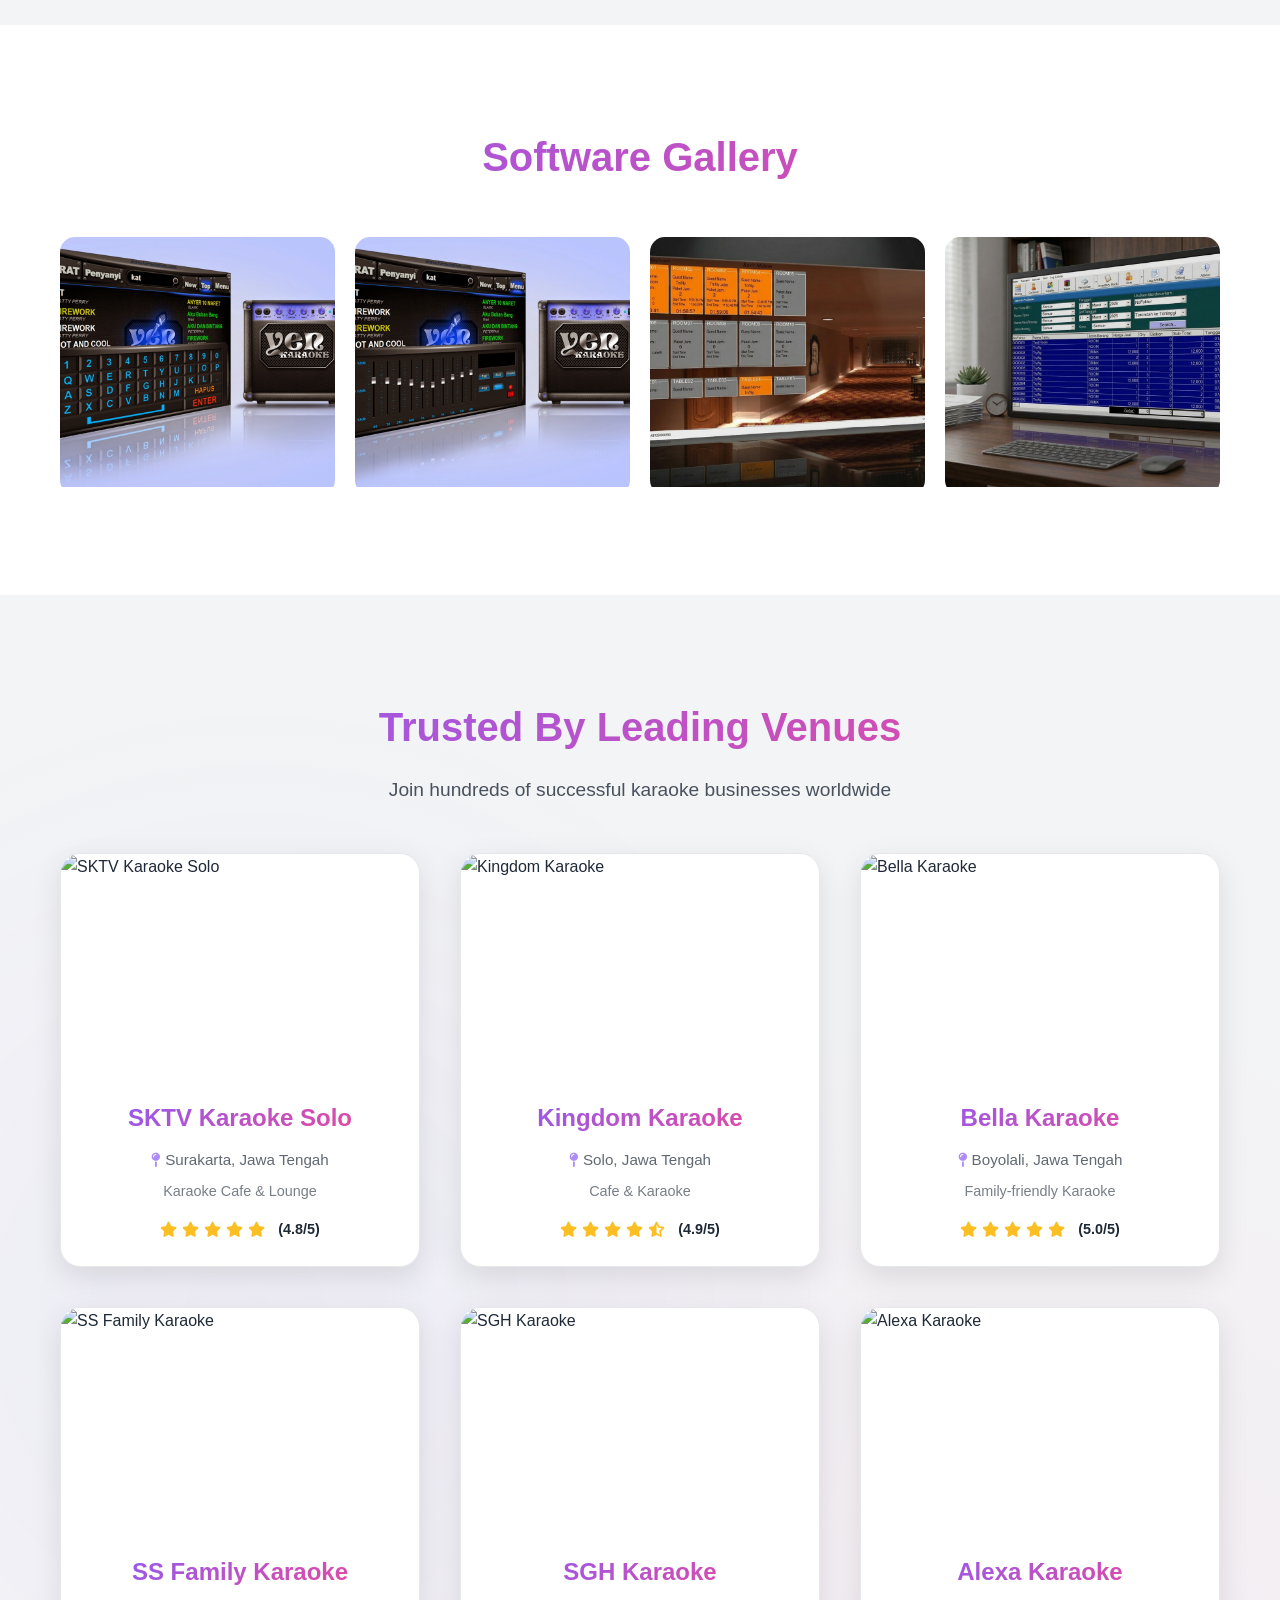
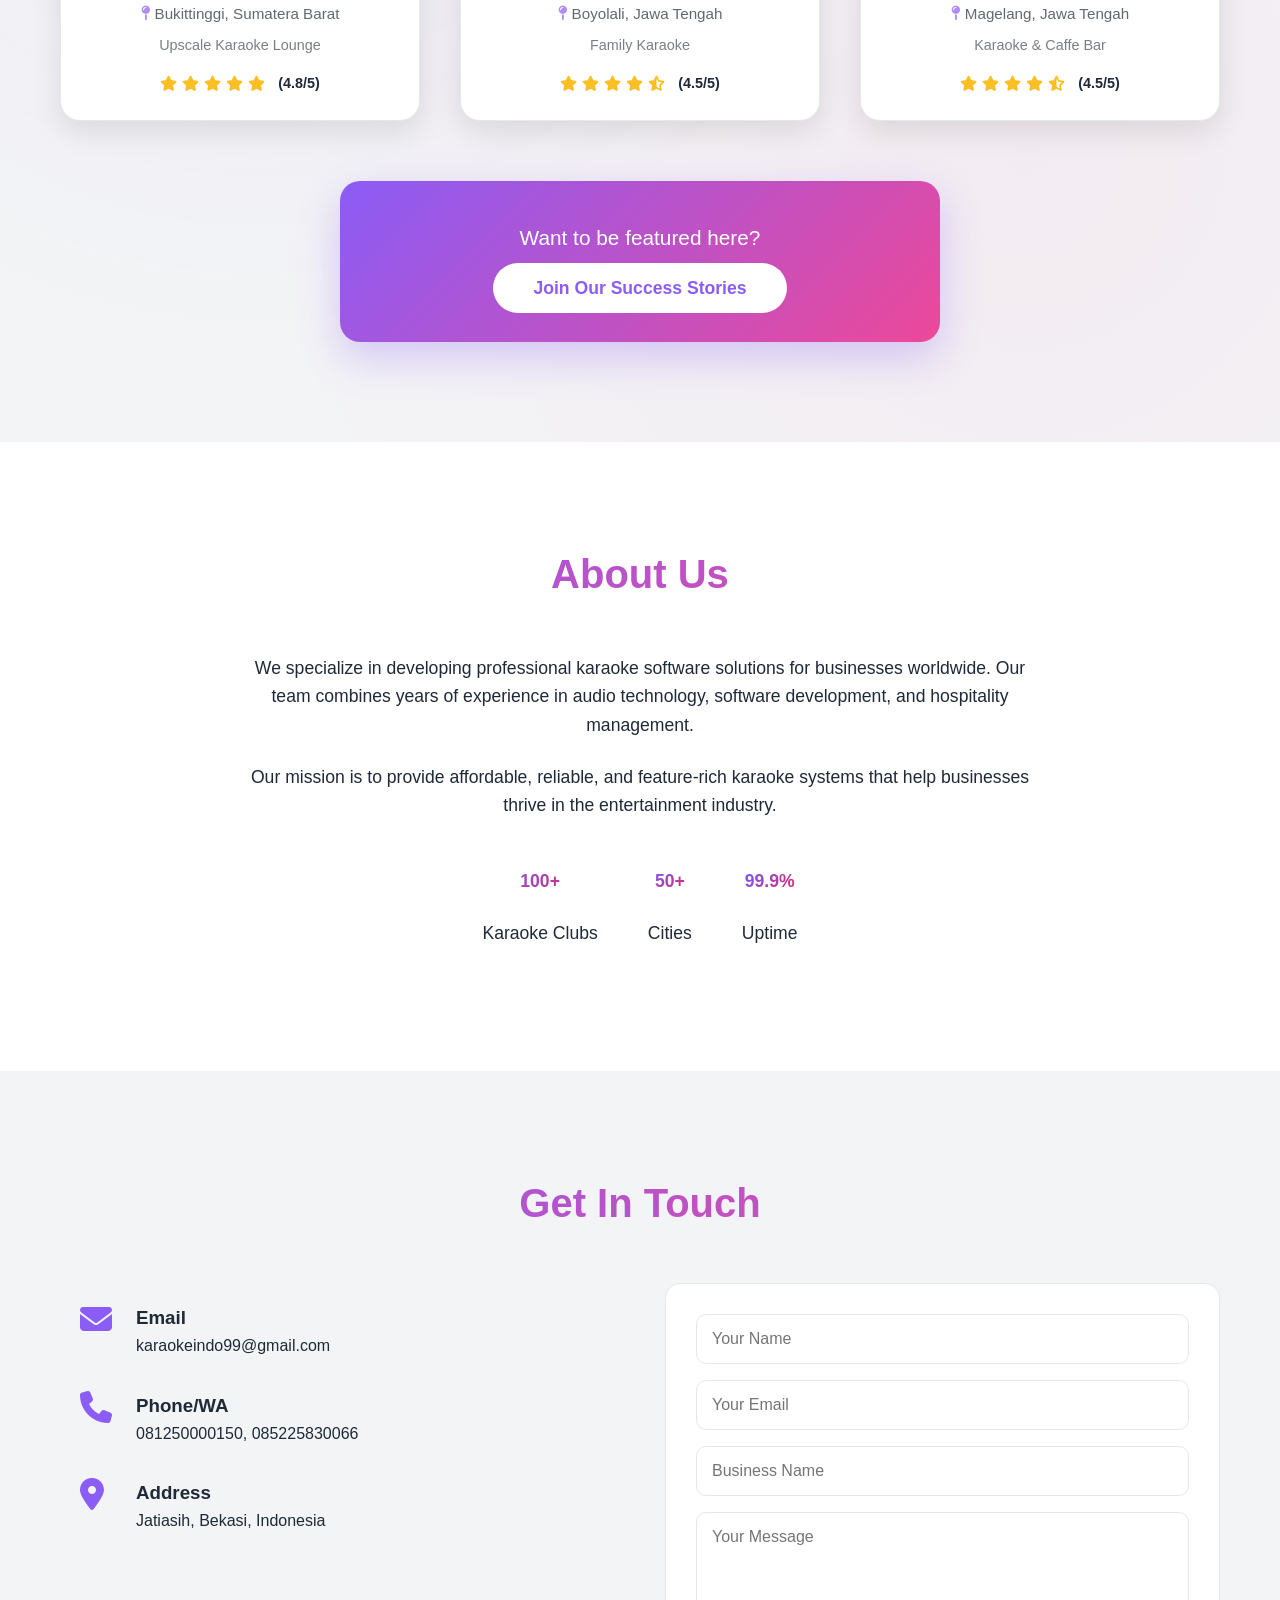
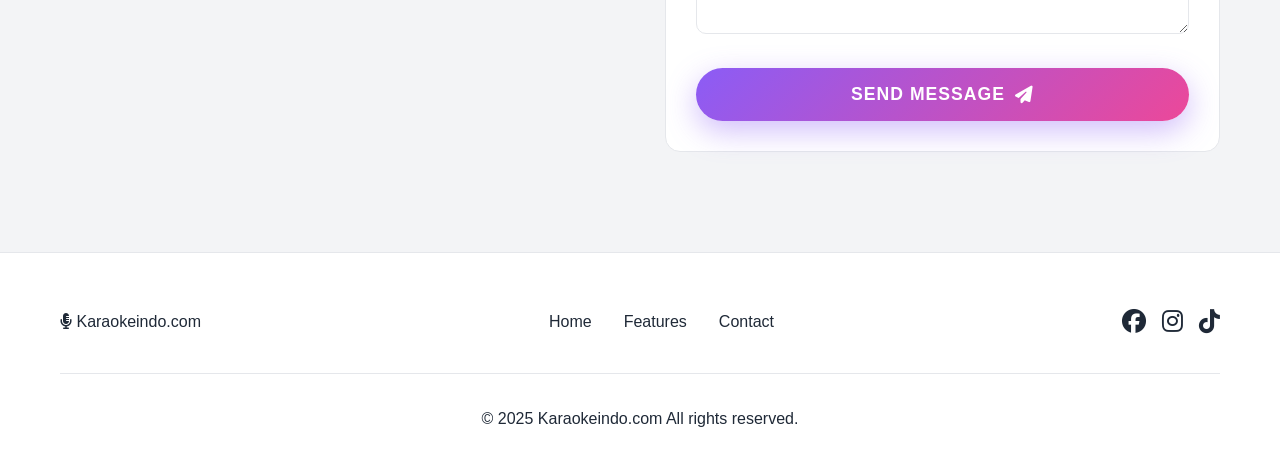
==== commit eb075352: "Add files via upload" ====
--- a/Index.html
+++ b/Index.html
@@ -3,12 +3,66 @@
 <head>
     <meta charset="UTF-8">
     <meta name="viewport" content="width=device-width, initial-scale=1.0">
-    <title>KaraokePro - Professional Karaoke Software Solution</title>
+    <title>Karaokeindo.com - Professional Karaoke Software Solution</title>
+    <meta name="description" content="Karaokeindo.com provides professional karaoke software with integrated Player, Cashier & Admin Management for cafes, pubs, and karaoke clubs in Indonesia.">
+    <meta name="keywords" content="karaoke software, karaoke system, karaoke player, karaoke management, POS karaoke, karaoke Indonesia, software karaoke">
+    <meta name="robots" content="index, follow">
+    <meta name="language" content="English">
+    <link rel="canonical" href="https://karaokeindo.com/">
+
+    <!-- Favicon -->
+    <link rel="icon" type="image/png" href="images/favicon.png">
+
+    <!-- Open Graph -->
+    <meta property="og:title" content="Karaokeindo.com - Professional Karaoke Software">
+    <meta property="og:description" content="Complete karaoke software solution with Player, Cashier & Admin Management for businesses in Indonesia.">
+    <meta property="og:image" content="https://karaokeindo.com/images/Software%20Karaoke.jpg">
+    <meta property="og:url" content="https://karaokeindo.com/">
+    <meta property="og:type" content="website">
+    <meta property="og:site_name" content="Karaokeindo.com">
+
+    <!-- Twitter Card -->
+    <meta name="twitter:card" content="summary_large_image">
+    <meta name="twitter:title" content="Karaokeindo.com - Professional Karaoke Software">
+    <meta name="twitter:description" content="Complete karaoke software solution for karaoke businesses in Indonesia.">
+    <meta name="twitter:image" content="https://karaokeindo.com/images/Software%20Karaoke.jpg">
+
+    <!-- Preconnect for CDN -->
+    <link rel="preconnect" href="https://cdnjs.cloudflare.com">
+    <link rel="dns-prefetch" href="https://cdnjs.cloudflare.com">
+
     <link rel="stylesheet" href="style.css">
     <link rel="stylesheet" href="https://cdnjs.cloudflare.com/ajax/libs/font-awesome/6.4.0/css/all.min.css">
+
+    <!-- JSON-LD Structured Data -->
+    <script type="application/ld+json">
+    {
+        "@context": "https://schema.org",
+        "@type": "LocalBusiness",
+        "name": "Karaokeindo.com",
+        "description": "Professional karaoke software solutions for businesses",
+        "url": "https://karaokeindo.com",
+        "email": "karaokeindo99@gmail.com",
+        "telephone": ["+6281250000150", "+6285225830066"],
+        "address": {
+            "@type": "PostalAddress",
+            "addressLocality": "Bekasi",
+            "addressRegion": "Jawa Barat",
+            "addressCountry": "ID"
+        },
+        "areaServed": "Indonesia"
+    }
+    </script>
 </head>
 <body>
+    <div class="whatsapp-container">
+        	<span class="whatsapp-text">Please contact us</span>
+    		<a href="https://wa.me/+6281398952550?text=Hallo,%20Saya%20mau%20tanya-tanya%20mengenai%20software%20karaokenya." class="whatsapp-float" id="whatsappButton" target="_blank" rel="noopener noreferrer">
+        		<i class="fab fa-whatsapp"></i>
+    		</a>
+	</div>
     <!-- Navigation -->
+    <header>
     <nav class="navbar">
         <div class="nav-container">
             <div class="logo">
@@ -26,14 +80,18 @@
             <button class="theme-toggle" id="themeToggle" type="button" aria-label="Toggle theme">
                 <i class="fas fa-moon"></i>
             </button>
-            <div class="hamburger">
+            <div class="hamburger" role="button" aria-label="Toggle navigation" aria-expanded="false" tabindex="0">
                 <span></span>
                 <span></span>
                 <span></span>
             </div>
         </div>
     </nav>
-
+    </header>
+
+    <a href="#home" class="skip-link">Skip to main content</a>
+
+    <main>
     <!-- Hero Section -->
     <section id="home" class="hero">
         <div class="hero-content">
@@ -125,27 +183,27 @@
             <h2 class="section-title">Software Gallery</h2>
             <div class="gallery-grid">
                 <div class="gallery-item">
-                    <img src="images/Software Karaoke2.jpg" alt="Player Interface">
+                    <img src="images/Software Karaoke2.jpg" alt="KaraokePro cashier dashboard interface">
                     <div class="gallery-overlay">
-                        <h4>Player Interface</h4>
+                        <h3>Player Interface</h3>
                     </div>
                 </div>
                 <div class="gallery-item">
-                    <img src="images/Software Karaoke1.jpg" alt="Player Interface">
+                    <img src="images/Software Karaoke1.jpg" alt="KaraokePro player interface showing song selection">
                     <div class="gallery-overlay">
-                        <h4>Player Interface</h4>
+                        <h3>Player Interface</h3>
                     </div>
                 </div>
                 <div class="gallery-item">
-                    <img src="images/KasirKaraoke.jpg" alt="Cashier Dashboard">
+                    <img src="images/KasirKaraoke.jpg" alt="KaraokePro cashier system for billing">
                     <div class=" gallery-overlay">
-                        <h4>Cashier Dashboard</h4>
+                        <h3>Cashier Dashboard</h3>
                     </div>
                 </div>
                 <div class="gallery-item">
-                    <img src="images/AdminKaraoke.jpg" alt="Admin Panel">
+                    <img src="images/AdminKaraoke.jpg" alt="KaraokePro admin management panel">
                     <div class="gallery-overlay">
-                        <h4>Admin Panel</h4>
+                        <h3>Admin Panel</h3>
                     </div>
                 </div>
                 <!-- <div class="gallery-item">
@@ -171,16 +229,16 @@
                         <img src="Clients/SKTV_solo.jpg" alt="SKTV Karaoke Solo">
                         <div class="client-overlay">
                             <div class="client-links">
-                                <a href="https://maps.app.goo.gl/Pt4Yz8JXYaVW2ELu6" target="_blank" title="View on Google Maps">
+                                <a href="https://maps.app.goo.gl/Pt4Yz8JXYaVW2ELu6" target="_blank" rel="noopener noreferrer" title="View on Google Maps">
                                     <i class="fas fa-map-marker-alt"></i>
                                 </a>
-                                <a href="https://www.instagram.com/sktv.karaoke/" target="_blank" title="Instagram">
+                                <a href="https://www.instagram.com/sktv.karaoke/" target="_blank" rel="noopener noreferrer" title="Instagram">
                                     <i class="fab fa-instagram"></i>
                                 </a>
-                                <a href="https://www.facebook.com/sktv.purwosari.solo" target="_blank" title="Facebook">
+                                <a href="https://www.facebook.com/sktv.purwosari.solo" target="_blank" rel="noopener noreferrer" title="Facebook">
                                     <i class="fab fa-facebook"></i>
                                 </a>
-                                <a href="https://share.google/3PrW9IiRfuXzG1pFW" target="_blank" title="Website">
+                                <a href="https://share.google/3PrW9IiRfuXzG1pFW" target="_blank" rel="noopener noreferrer" title="Website">
                                     <i class="fas fa-globe"></i>
                                 </a>
                             </div>
@@ -207,17 +265,14 @@
                         <img src="Clients/Kingdom.jpg" alt="Kingdom Karaoke">
                         <div class="client-overlay">
                             <div class="client-links">
-                                <a href="https://maps.app.goo.gl/JB4St58hhqmfkTh68" target="_blank" title="View on Google Maps">
+                                <a href="https://maps.app.goo.gl/JB4St58hhqmfkTh68" target="_blank" rel="noopener noreferrer" title="View on Google Maps">
                                     <i class="fas fa-map-marker-alt"></i>
                                 </a>
-                                <a href="https://www.instagram.com/kingdomkaraoke/" target="_blank" title="Instagram">
+                                <a href="https://www.instagram.com/kingdomkaraoke/" target="_blank" rel="noopener noreferrer" title="Instagram">
                                     <i class="fab fa-instagram"></i>
                                 </a>
-                                <a href="https://share.google/ZJ3UefNq8ngmqKGeq" target="_blank" title="Facebook">
+                                <a href="https://share.google/ZJ3UefNq8ngmqKGeq" target="_blank" rel="noopener noreferrer" title="Facebook">
                                     <i class="fab fa-facebook"></i>
-                                </a>
-                                <a href="https://share.google/ZJ3UefNq8ngmqKGeq" target="_blank" title="Website">
-                                    <i class="fas fa-globe"></i>
                                 </a>
                             </div>
                         </div>
@@ -243,17 +298,14 @@
                         <img src="Clients/bella.jpg" alt="Bella Karaoke">
                         <div class="client-overlay">
                             <div class="client-links">
-                                <a href="https://maps.google.com/?q=VoiceBox+Club+Tokyo" target="_blank" title="View on Google Maps">
+                                <a href="https://maps.google.com/?q=Bella+Karaoke+Boyolali" target="_blank" rel="noopener noreferrer" title="View on Google Maps">
                                     <i class="fas fa-map-marker-alt"></i>
                                 </a>
-                                <a href="https://www.instagram.com/bellafamilykaraoke/" target="_blank" title="Instagram">
+                                <a href="https://www.instagram.com/bellafamilykaraoke/" target="_blank" rel="noopener noreferrer" title="Instagram">
                                     <i class="fab fa-instagram"></i>
                                 </a>
-                                <a href="https://share.google/d4yid9RmnCde6lwqP" target="_blank" title="Facebook">
+                                <a href="https://share.google/d4yid9RmnCde6lwqP" target="_blank" rel="noopener noreferrer" title="Facebook">
                                     <i class="fab fa-facebook"></i>
-                                </a>
-                                <a href="https://share.google/d4yid9RmnCde6lwqP" target="_blank" title="Website">
-                                    <i class="fas fa-globe"></i>
                                 </a>
                             </div>
                         </div>
@@ -279,24 +331,21 @@
                         <img src="Clients/SS.jpg" alt="SS Family Karaoke">
                         <div class="client-overlay">
                             <div class="client-links">
-                                <a href="https://maps.app.goo.gl/U84m5ZDRnQJ9tamm8" target="_blank" title="View on Google Maps">
+                                <a href="https://maps.app.goo.gl/U84m5ZDRnQJ9tamm8" target="_blank" rel="noopener noreferrer" title="View on Google Maps">
                                     <i class="fas fa-map-marker-alt"></i>
                                 </a>
-                                <a href="https://www.instagram.com/explore/locations/2045974435620761/ss-family-karaoke-bukittinggi/" target="_blank" title="Instagram">
+                                <a href="https://www.instagram.com/explore/locations/2045974435620761/ss-family-karaoke-bukittinggi/" target="_blank" rel="noopener noreferrer" title="Instagram">
                                     <i class="fab fa-instagram"></i>
                                 </a>
-                                <a href="https://www.tiktok.com/discover/ss-family-karaoke-bukittinggi" target="_blank" title="tiktok">
+                                <a href="https://www.tiktok.com/discover/ss-family-karaoke-bukittinggi" target="_blank" rel="noopener noreferrer" title="TikTok">
                                     <i class="fab fa-tiktok"></i>
-                                </a>
-                                <a href="https://share.google/7pJGUZ0QpkW3JXHjw" target="_blank" title="Website">
-                                    <i class="fas fa-globe"></i>
                                 </a>
                             </div>
                         </div>
                     </div>
                     <div class="client-info">
                         <h3>SS Family Karaoke</h3>
-                        <p class="client-location"><i class="fas fa-map-pin"></i> bukittinggi</p>
+                        <p class="client-location"><i class="fas fa-map-pin"></i> Bukittinggi, Sumatera Barat</p>
                         <p class="client-type">Upscale Karaoke Lounge</p>
                         <div class="client-rating">
                             <i class="fas fa-star"></i>
@@ -315,24 +364,18 @@
                         <img src="Clients/sgh.jpg" alt="SGH Karaoke">
                         <div class="client-overlay">
                             <div class="client-links">
-                                <a href="https://maps.app.goo.gl/JB4St58hhqmfkTh68" target="_blank" title="View on Google Maps">
-                                    <i class="fas fa-map-marker-alt"></i>
-                                </a>
-                                <a href="https://www.instagram.com/sgh.karaoke_/" target="_blank" title="Instagram">
+                                <a href="https://www.instagram.com/sgh.karaoke_/" target="_blank" rel="noopener noreferrer" title="Instagram">
                                     <i class="fab fa-instagram"></i>
                                 </a>
-                                <a href="https://www.facebook.com/sgh.familykaraoke/" target="_blank" title="Facebook">
+                                <a href="https://www.facebook.com/sgh.familykaraoke/" target="_blank" rel="noopener noreferrer" title="Facebook">
                                     <i class="fab fa-facebook"></i>
                                 </a>
-                                <a href="https://share.google/f9ieELpG9HrLdpiuo" target="_blank" title="Website">
-                                    <i class="fas fa-globe"></i>
-                                </a>
                             </div>
                         </div>
                     </div>
                     <div class="client-info">
-                        <h3>Kingdom Karaoke</h3>
-                        <p class="client-location"><i class="fas fa-map-pin"></i> Boyolali, jawa tengah</p>
+                        <h3>SGH Karaoke</h3>
+                        <p class="client-location"><i class="fas fa-map-pin"></i> Boyolali, Jawa Tengah</p>
                         <p class="client-type">Family Karaoke</p>
                         <div class="client-rating">
                             <i class="fas fa-star"></i>
@@ -351,16 +394,13 @@
                         <img src="Clients/Alexa.jpg" alt="Alexa Karaoke">
                         <div class="client-overlay">
                             <div class="client-links">
-                                <a href="https://maps.app.goo.gl/JB4St58hhqmfkTh68" target="_blank" title="View on Google Maps">
-                                    <i class="fas fa-map-marker-alt"></i>
-                                </a>
-                                <a href="https://www.instagram.com/alexa_magelang/" target="_blank" title="Instagram">
+                                <a href="https://www.instagram.com/alexa_magelang/" target="_blank" rel="noopener noreferrer" title="Instagram">
                                     <i class="fab fa-instagram"></i>
                                 </a>
-                                <a href="https://www.tiktok.com/@alexakarokemagelang" target="_blank" title="TikTok">
+                                <a href="https://www.tiktok.com/@alexakarokemagelang" target="_blank" rel="noopener noreferrer" title="TikTok">
                                     <i class="fab fa-tiktok"></i>
                                 </a>
-                                <a href="https://www.facebook.com/Alexakaraoke.org" target="_blank" title="Facebook">
+                                <a href="https://www.facebook.com/Alexakaraoke.org" target="_blank" rel="noopener noreferrer" title="Facebook">
                                     <i class="fab fa-facebook"></i>
                                 </a>
                             </div>
@@ -368,7 +408,7 @@
                     </div>
                     <div class="client-info">
                         <h3>Alexa Karaoke</h3>
-                        <p class="client-location"><i class="fas fa-map-pin"></i> Magelang, jawa tengah</p>
+                        <p class="client-location"><i class="fas fa-map-pin"></i> Magelang, Jawa Tengah</p>
                         <p class="client-type">Karaoke & Caffe Bar</p>
                         <div class="client-rating">
                             <i class="fas fa-star"></i>
@@ -400,15 +440,15 @@
                     <p>Our mission is to provide affordable, reliable, and feature-rich karaoke systems that help businesses thrive in the entertainment industry.</p>
                     <div class="stats">
                         <div class="stat-item">
-                            <h3>100+</h3>
+                            <p class="stat-number">100+</p>
                             <p>Karaoke Clubs</p>
                         </div>
                         <div class="stat-item">
-                            <h3>50+</h3>
+                            <p class="stat-number">50+</p>
                             <p>Cities</p>
                         </div>
                         <div class="stat-item">
-                            <h3>99.9%</h3>
+                            <p class="stat-number">99.9%</p>
                             <p>Uptime</p>
                         </div>
                     </div>
@@ -426,37 +466,45 @@
                     <div class="contact-item">
                         <i class="fas fa-envelope"></i>
                         <div>
-                            <h4>Email</h4>
+                            <h3>Email</h3>
                             <p>karaokeindo99@gmail.com</p>
                         </div>
                     </div>
                     <div class="contact-item">
                         <i class="fas fa-phone"></i>
                         <div>
-                            <h4>Phone/WA</h4>
+                            <h3>Phone/WA</h3>
                             <p>081250000150, 085225830066</p>
                         </div>
                     </div>
                     <div class="contact-item">
                         <i class="fas fa-map-marker-alt"></i>
                         <div>
-                            <h4>Address</h4>
+                            <h3>Address</h3>
                             <p>Jatiasih, Bekasi, Indonesia</p>
                         </div>
                     </div>
                 </div>
-                <form class="contact-form" id="contactForm" name="contact" method="POST" action="https://formspree.io/f/xeergzgd">
+                <form class="contact-form" id="contactForm" name="contact" method="POST" action="https://api.web3forms.com/submit">
+                    <input type="hidden" name="access_key" value="81f28fd6-acf5-470e-86b1-4432d46fd203">
+                    <input type="hidden" name="subject" value="New Message from Karaokeindo.com">
+                    <input type="hidden" name="from_name" value="Karaokeindo Website">
+                    <input type="checkbox" name="botcheck" class="hidden" style="display: none;">
                     <div class="form-group">
-                        <input type="text" name="user_name" placeholder="Your Name" required>
+                        <label for="user_name" class="sr-only">Your Name</label>
+                        <input type="text" id="user_name" name="user_name" placeholder="Your Name" required>
                     </div>
                     <div class="form-group">
-                        <input type="email" name="user_email" placeholder="Your Email" required>
+                        <label for="user_email" class="sr-only">Your Email</label>
+                        <input type="email" id="user_email" name="user_email" placeholder="Your Email" required>
                     </div>
                     <div class="form-group">
-                        <input type="text" name="business_name" placeholder="Business Name">
+                        <label for="business_name" class="sr-only">Business Name</label>
+                        <input type="text" id="business_name" name="business_name" placeholder="Business Name">
                     </div>
                     <div class="form-group">
-                        <textarea name="message" placeholder="Your Message" rows="5" required></textarea>
+                        <label for="message" class="sr-only">Your Message</label>
+                        <textarea id="message" name="message" placeholder="Your Message" rows="5" required></textarea>
                     </div>
                     <button type="submit" class="btn btn-primary submit-btn">
                         <span>Send Message</span>
@@ -466,6 +514,7 @@
             </div>
         </div>
     </section>
+    </main>
 
     <!-- Footer -->
     <footer class="footer">
@@ -481,14 +530,14 @@
                     <a href="#contact">Contact</a>
                 </div>
                 <div class="footer-social">
-                    <a href="#"><i class="fab fa-facebook"></i></a>
-                    <a href="#"><i class="fab fa-twitter"></i></a>
-                    <a href="#"><i class="fab fa-instagram"></i></a>
-                    <a href="#"><i class="fab fa-linkedin"></i></a>
+                    <!-- Replace # with actual social media URLs -->
+                    <a href="#" aria-label="Facebook"><i class="fab fa-facebook"></i></a>
+                    <a href="#" aria-label="Instagram"><i class="fab fa-instagram"></i></a>
+                    <a href="#" aria-label="TikTok"><i class="fab fa-tiktok"></i></a>
                 </div>
             </div>
             <div class="footer-bottom">
-                <p>&copy; 2024 Karaokeindo.com All rights reserved.</p>
+                <p>&copy; 2025 Karaokeindo.com All rights reserved.</p>
             </div>
         </div>
     </footer>
--- a/style.css
+++ b/style.css
@@ -1053,4 +1053,136 @@
         font-size: 1rem;
         width: 100%;
     }
+}
+
+/* ========== WHATSAPP FLOATING BUTTON ========== */
+.whatsapp-container {
+    position: fixed;
+    bottom: 24px;
+    right: 24px;
+    z-index: 9999;
+    display: flex;
+    align-items: center;
+    gap: 10px;
+}
+
+.whatsapp-text {
+    background: #fff;
+    color: #333;
+    padding: 8px 14px;
+    border-radius: 8px;
+    font-size: 0.85rem;
+    font-weight: 500;
+    box-shadow: 0 2px 10px rgba(0, 0, 0, 0.15);
+    white-space: nowrap;
+    opacity: 0;
+    transform: translateX(10px);
+    transition: opacity 0.3s, transform 0.3s;
+    pointer-events: none;
+}
+
+.whatsapp-container:hover .whatsapp-text {
+    opacity: 1;
+    transform: translateX(0);
+}
+
+.whatsapp-float {
+    display: flex;
+    align-items: center;
+    justify-content: center;
+    width: 60px;
+    height: 60px;
+    background: #25D366;
+    border-radius: 50%;
+    box-shadow: 0 4px 15px rgba(37, 211, 102, 0.4);
+    text-decoration: none;
+    transition: transform 0.3s, box-shadow 0.3s;
+}
+
+.whatsapp-float i {
+    color: #fff;
+    font-size: 30px;
+}
+
+.whatsapp-float:hover {
+    transform: scale(1.1);
+    box-shadow: 0 6px 20px rgba(37, 211, 102, 0.6);
+}
+
+.whatsapp-float::before {
+    content: '';
+    position: absolute;
+    width: 60px;
+    height: 60px;
+    border-radius: 50%;
+    background: #25D366;
+    animation: whatsappPulse 1.5s infinite;
+    z-index: -1;
+}
+
+@keyframes whatsappPulse {
+    0% { transform: scale(1); opacity: 0.6; }
+    100% { transform: scale(1.5); opacity: 0; }
+}
+
+@media (max-width: 768px) {
+    .whatsapp-container {
+        bottom: 16px;
+        right: 16px;
+    }
+    .whatsapp-float {
+        width: 52px;
+        height: 52px;
+    }
+    .whatsapp-float i {
+        font-size: 26px;
+    }
+    .whatsapp-float::before {
+        width: 52px;
+        height: 52px;
+    }
+    .whatsapp-text {
+        display: none;
+    }
+}
+
+/* ========== ACCESSIBILITY ========== */
+.sr-only {
+    position: absolute;
+    width: 1px;
+    height: 1px;
+    padding: 0;
+    margin: -1px;
+    overflow: hidden;
+    clip: rect(0, 0, 0, 0);
+    white-space: nowrap;
+    border: 0;
+}
+
+.skip-link {
+    position: absolute;
+    top: -40px;
+    left: 0;
+    background: #6c63ff;
+    color: #fff;
+    padding: 8px 16px;
+    z-index: 10000;
+    transition: top 0.3s;
+    text-decoration: none;
+    font-weight: 500;
+}
+
+.skip-link:focus {
+    top: 0;
+}
+
+/* ========== STAT NUMBERS ========== */
+.stat-number {
+    font-size: 2.5rem;
+    font-weight: 700;
+    background: linear-gradient(135deg, #6c63ff, #e91e63);
+    -webkit-background-clip: text;
+    -webkit-text-fill-color: transparent;
+    background-clip: text;
+    margin-bottom: 5px;
 }
